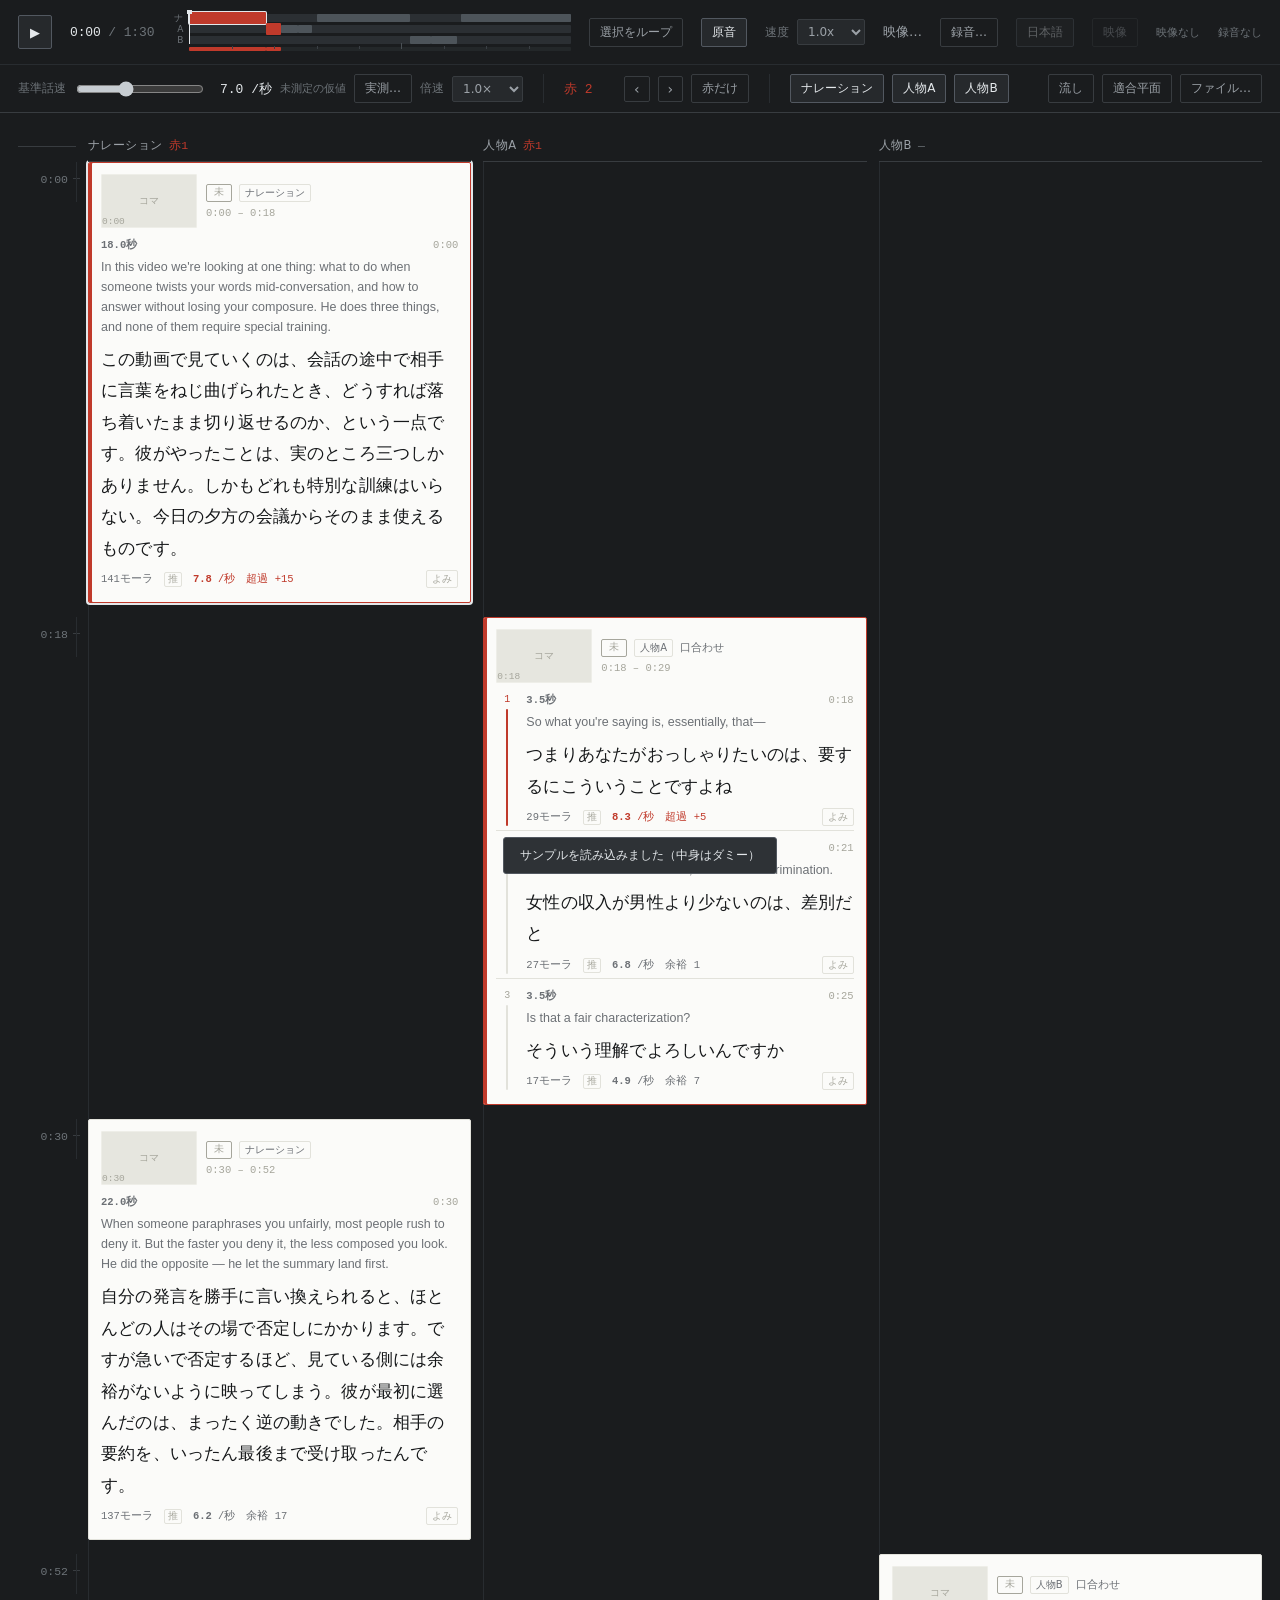
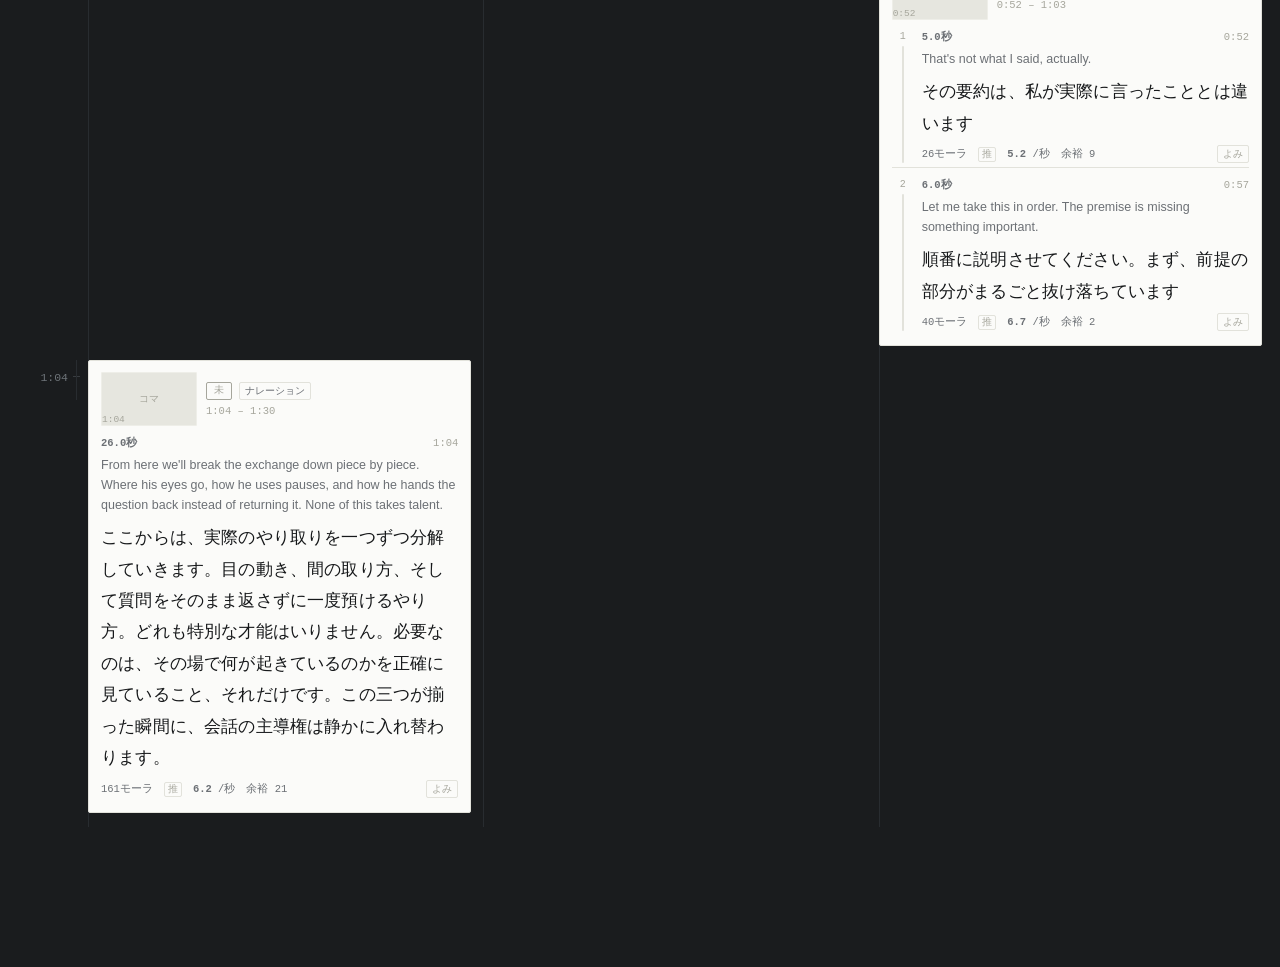
==== dub/index.html @ 51c5f381 "dub: 録音の画面を独立させる／発声をブロックに割り付ける（モーラ比の動的計画法） 「編集画面が出てこない」「音声認識でブロックを揃えてほしい」から。  - ヘッダの「録音…」（T）で録音の画面を開" ====
<!doctype html>
<html lang="ja">
<head>
<meta charset="utf-8">
<meta name="viewport" content="width=device-width,initial-scale=1">
<title>ダブ用パレット</title>
<meta name="description" content="固定された秒数の枠に日本語が入るかどうかを、カードを開かずに見つけるための吹き替え作業画面。">
<meta name="robots" content="noindex">
<link rel="icon" href="data:image/svg+xml,%3Csvg xmlns='http://www.w3.org/2000/svg' viewBox='0 0 100 100'%3E%3Crect width='100' height='100' fill='%231a1c1e'/%3E%3Crect x='18' y='20' width='64' height='12' fill='%234d545a'/%3E%3Crect x='18' y='44' width='64' height='12' fill='%23c03a2b'/%3E%3Crect x='18' y='68' width='40' height='12' fill='%234d545a'/%3E%3C/svg%3E">
<link rel="stylesheet" href="style.css?v=202609160935">
<!-- 版の固定：index.html を読み直せば JS 全部が同じ版で揃う（GitHub Pages のキャッシュで新旧が混ざらないように）。
     stamp.mjs で ?v= を一括更新する -->
<script type="importmap">
{ "imports": {
  "./core.js":   "./core.js?v=202609160935",
  "./view.js":   "./view.js?v=202609160935",
  "./audio.js":  "./audio.js?v=202609160935",
  "./sample.js": "./sample.js?v=202609160935"
} }
</script>
<script>
/* 起動に失敗したら黙って白紙にせず、理由と「読み直す」を出す */
(function(){
  function esc(v){ return String(v).replace(/[<>&]/g, function(c){ return {"<":"&lt;",">":"&gt;","&":"&amp;"}[c] }) }
  function show(msg){
    var el = document.getElementById("boot-error");
    if (!el) {
      el = document.createElement("div"); el.id = "boot-error";
      el.style.cssText = "position:fixed;left:0;right:0;top:0;z-index:9999;background:#c03a2b;color:#fff;font:14px/1.5 -apple-system,'Hiragino Sans',sans-serif;padding:10px 16px;display:flex;gap:12px;align-items:center;flex-wrap:wrap";
      document.body.appendChild(el);
    }
    el.innerHTML = "<b>起動に失敗しました</b><span style='opacity:.9;word-break:break-all'>" + esc(msg) + "</span>" +
      "<button style='margin-left:auto;padding:4px 10px;font:inherit'>キャッシュを捨てて読み直す</button>";
    el.querySelector("button").onclick = function(){
      var files = ["index.html", "style.css", "app.js", "core.js", "view.js", "audio.js", "sample.js"];
      Promise.all(files.map(function(f){ return fetch(f, { cache: "reload" }).catch(function(){}) }))
        .then(function(){ location.href = location.pathname + "?r=" + Date.now() });
    };
  }
  window.__bootOK = false;
  window.addEventListener("error", function(e){
    if (window.__bootOK) return;
    var where = e.filename ? "  @" + e.filename.split("/").pop().split("?")[0] + ":" + e.lineno : "";
    show((e.message || (e.error && e.error.message) || "不明なエラー") + where);
  });
  window.addEventListener("unhandledrejection", function(e){ if (!window.__bootOK) show(e.reason && e.reason.message || e.reason || "不明なエラー") });
})();
</script>
</head>
<body>

<header class="top" id="top">
  <div class="bar">
    <button id="play" aria-label="再生">▶</button>
    <span class="clock"><span id="now">0:00</span> <i>/</i> <span id="dur">1:30</span></span>

    <div class="mini" id="mini" role="slider" tabindex="0" aria-label="タイムライン"
         aria-valuemin="0" aria-valuenow="0" aria-valuetext="0:00">
      <div class="mlabs" id="mlabs"></div>
      <div class="mtrack" id="mtrack">
        <canvas class="mwave" id="mwave" height="14" hidden></canvas>
        <div class="mrows" id="mrows"></div>
        <div class="msum" id="msum" title="赤の位置（レーンを畳んでも消えない）"></div>
        <div class="mticks" id="mticks"></div>
        <div id="mpins"></div>
        <div id="mhead" style="left:0"></div>
      </div>
    </div>

    <button class="tg" id="loop" aria-pressed="false" title="L">選択をループ</button>
    <button class="tg" id="orig" aria-pressed="true" title="O">原音</button>
    <div class="grp"><label for="spd">速度</label>
      <select id="spd">
        <option value="0.5">0.5x</option>
        <option value="0.75">0.75x</option>
        <option value="1" selected>1.0x</option>
        <option value="1.25">1.25x</option>
      </select></div>
    <label class="tg" for="mediafile" style="cursor:pointer" title="映像（mp4 など）">映像…</label>
    <input type="file" id="mediafile" accept="video/*,audio/*" hidden>
    <button class="tg" id="recbtn" title="本番の録音：テイクを置く・切り出す・伸縮する・ブロックに割り付ける（T）">録音…</button>
    <input type="file" id="wavfile" accept=".wav,audio/wav,audio/x-wav,audio/wave" multiple hidden>
    <button class="tg" id="jaon" aria-pressed="true" title="J" disabled>日本語</button>
    <button class="tg" id="vidwin" aria-pressed="false" title="V" disabled>映像</button>
    <span class="hint" id="mediahint">映像なし</span>
    <span class="hint" id="wavhint">録音なし</span>
  </div>

  <div class="bar">
    <div class="grp">
      <label for="rate">基準話速</label>
      <input type="range" id="rate" min="4" max="12" step="0.1" value="7">
      <span class="val" id="rateval">7.0 /秒</span>
      <span class="hint" id="ratesrc">未測定の仮値</span>
      <button class="tg" id="measure">実測…</button>
      <label for="speedup" title="録音をあとで速めるなら、その倍率。判定話速と限界に掛かる">倍速</label>
      <select id="speedup">
        <option value="1">1.0×</option><option value="1.05">1.05×</option>
        <option value="1.1">1.1×</option><option value="1.15">1.15×</option>
        <option value="1.2">1.2×</option><option value="1.25">1.25×</option>
        <option value="1.3">1.3×</option>
      </select>
      <span class="val" id="rateeff" hidden></span>
    </div>
    <div class="sep"></div>
    <div class="grp">
      <span class="tally zero" id="tally">赤 0</span>
      <button class="tg icon" id="prevred" title="前の赤（[）" aria-label="前の赤">‹</button>
      <button class="tg icon" id="nextred" title="次の赤（]）" aria-label="次の赤">›</button>
      <button class="tg" id="onlyred" aria-pressed="false">赤だけ</button>
    </div>
    <div class="sep"></div>
    <div class="grp" id="lanes"></div>
    <div class="spacer"></div>
    <div class="grp">
      <button class="tg" id="viewmode" aria-pressed="false" title="列 ⇄ 流し">流し</button>
      <button class="tg" id="planebtn" aria-pressed="false">適合平面</button>
      <button class="tg" id="filebtn">ファイル…</button>
    </div>
  </div>
</header>

<main>
  <div class="sheet" id="sheet"></div>

  <section class="plane" id="plane" hidden>
    <h2>適合平面</h2>
    <p class="lead">
      横軸＝そのセルが持っている秒数、縦軸＝入れようとしているモーラ数。<br>
      実線が基準話速、破線が限界話速。<b>点が線より上なら赤。線までの縦の距離が、削るべきモーラ数。</b>
    </p>
    <div class="planebox"><div id="planesvg"></div>
      <div class="legend">
        <span><i></i>基準話速（実測の中央値）</span>
        <span><i class="dash"></i>限界話速</span>
        <span><i class="dot"></i>入る</span>
        <span><i class="dot red"></i>入らない</span>
        <span id="planestat" style="margin-left:auto"></span>
      </div>
    </div>
    <div class="worst">
      <table>
        <thead><tr><th>時刻</th><th>秒</th><th>モーラ</th><th>必要話速</th><th>削る</th><th>訳文</th></tr></thead>
        <tbody id="worstbody"></tbody>
      </table>
    </div>
  </section>
</main>

<!-- ===== 話速の実測（D3：設定値ではなく実測値の集まり） ===== -->
<dialog id="dlgRate">
  <div class="dhead"><h2>話速の実測</h2>
    <span class="hint">設定値にすると、一度入れて忘れて実態とずれる</span>
    <button class="tg x" data-close>閉じる</button></div>
  <div class="dbody">
    <div class="tabs" id="rateTabs">
      <button data-k="base" aria-selected="true">基準（売り込みに使うテンション）</button>
      <button data-k="limit" aria-selected="false">限界（これ以上は聞き苦しい）</button>
    </div>

    <div class="row"><span class="big"><span id="medval">—</span><small>/秒</small></span>
      <span class="hint" id="medsrc">まだ測っていない</span>
      <button class="tg" id="applyMed" style="margin-left:auto">これを基準にする</button></div>

    <h3>1. 原稿</h3>
    <p class="note">読む文章を貼る。モーラ数は推定で数える。確定させたいときは、かなで貼るか、下の欄に実数を入れる。</p>
    <textarea id="rateText" rows="4" placeholder="200モーラぶんの原稿を貼る"></textarea>
    <div class="row" style="margin-top:8px">
      <span class="hint">推定 <b id="rateMora" style="font-family:var(--mono);color:var(--bright)">0</b> モーラ</span>
      <label for="rateMoraFix" style="min-width:0">実数で上書き</label>
      <input type="number" id="rateMoraFix" min="0" step="1" style="width:84px" placeholder="任意">
    </div>

    <h3>2. 読んで測る</h3>
    <p class="note">押して読み始め、読み終わったらもう一度押す。3回。中央値をとる。</p>
    <div class="row">
      <button class="tg" id="stopwatch" style="min-width:120px">計測開始</button>
      <span class="big" id="swval">0.0<small>秒</small></span>
      <span class="hint">または実秒数を直接　</span>
      <input type="number" id="manualSec" min="0" step="0.1" style="width:84px" placeholder="秒">
      <button class="tg" id="addManual">記録</button>
    </div>

    <div class="row" style="margin-top:6px">
      <span class="hint">外で測った話速をそのまま入れる　</span>
      <input type="number" id="directRate" min="1" max="20" step="0.01" style="width:84px" placeholder="/秒">
      <input type="text" id="directNote" placeholder="メモ（本番話速・調音速度 など）" style="flex:1;min-width:140px">
      <button class="tg" id="addDirect">記録</button>
    </div>

    <h3>3. 記録</h3>
    <ul class="samples" id="sampleList"></ul>

    <h3>本番のテイクから足す</h3>
    <p class="note">入ったテイクの（モーラ数・実秒数）はそのままデータ点になる。選択中のセルの実秒数を入れて記録する。</p>
    <div class="row">
      <span class="hint" id="takeInfo">セルが選ばれていません</span>
      <input type="number" id="takeSec" min="0" step="0.1" style="width:84px" placeholder="実秒数">
      <button class="tg" id="addTake">記録</button>
    </div>
  </div>
</dialog>

<!-- ===== SRT / VTT 取り込み ===== -->
<dialog id="dlgImport">
  <div class="dhead"><h2>文字起こしを取り込む</h2><button class="tg x" data-close>閉じる</button></div>
  <div class="dbody">
    <p class="note">SRT / VTT を貼る。<b>無音閾値を動かすと、全ブロックの境界が一斉に切り直る。</b>
      1行ずつ直すのではなく、ここで束ね方を決める。</p>
    <div class="row">
      <label for="impLane">レーン</label><select id="impLane"></select>
      <label for="impKind" style="min-width:0">種別</label>
      <select id="impKind"><option value="LIP">口合わせ</option><option value="NARR">ナレーション</option></select>
      <label style="min-width:0"><input type="checkbox" id="impReplace"> そのレーンを置き換える</label>
    </div>
    <div class="row">
      <label for="impGap">無音閾値</label>
      <input type="range" id="impGap" min="0.1" max="3" step="0.1" value="0.7">
      <span class="val" id="impGapVal">0.7 秒</span>
      <span class="hint" id="impStat">—</span>
    </div>
    <textarea id="impText" rows="9" placeholder="1&#10;00:00:01,000 --> 00:00:03,500&#10;So what you're saying is…"></textarea>
  </div>
  <div class="dfoot"><span class="hint" id="impPreview"></span>
    <button class="tg x" id="impDo">取り込む</button></div>
</dialog>

<!-- ===== 読み辞書 ===== -->
<dialog id="dlgDict">
  <div class="dhead"><h2>読み辞書</h2><button class="tg x" data-close>閉じる</button></div>
  <div class="dbody">
    <p class="note">漢字のよみは辞書がないと確定しない。よく出る語をここに1度入れておけば、以降そのブロックは推定でなく確定になる。
      長い語から順に当てる。</p>
    <div class="row">
      <input type="text" id="dictWord" placeholder="語（例：村田亮）" style="flex:1">
      <input type="text" id="dictKana" placeholder="よみ（むらたりょう）" style="flex:1">
      <button class="tg" id="dictAdd">追加</button>
    </div>
    <ul class="dictlist" id="dictList"></ul>
  </div>
</dialog>

<!-- ===== ブロック編集 ===== -->
<dialog id="dlgBlock">
  <div class="dhead"><h2>ブロック</h2><button class="tg x" data-close>閉じる</button></div>
  <div class="dbody" id="blockBody"></div>
  <div class="dfoot">
    <button class="tg" id="blkDel" style="border-color:var(--alarm);color:var(--alarm)">このブロックを削除</button>
    <button class="tg x" data-close>閉じる</button>
  </div>
</dialog>

<!-- ===== ファイル / 設定 ===== -->
<dialog id="dlgFile">
  <div class="dhead"><h2>ファイルと設定</h2><button class="tg x" data-close>閉じる</button></div>
  <div class="dbody">
    <h3>プロジェクト</h3>
    <p class="note">正本は JSON 1枚。SRT は出力の一形態にすぎない。ブラウザにも自動保存しているが、
      消える場所なので、区切りごとに書き出しておくこと。</p>
    <div class="row">
      <button class="tg" id="fSave">JSON を書き出す</button>
      <label class="tg" for="fLoad" style="cursor:pointer">JSON を読み込む</label>
      <input type="file" id="fLoad" accept=".json,application/json" hidden>
      <button class="tg" id="fImport">SRT / VTT を取り込む…</button>
      <button class="tg" id="fSrt">訳文を SRT で書き出す</button>
    </div>
    <div class="row">
      <label for="fTitle">題</label><input type="text" id="fTitle" style="flex:1">
      <span class="hint" id="fSaved"></span>
    </div>
    <div class="row">
      <button class="tg" id="fDir">書き出し先フォルダを選ぶ…</button>
      <span class="hint" id="fDirName">未設定（ブラウザのダウンロード先に落ちる）</span>
      <button class="tg" id="fDirClear" hidden>解除</button>
    </div>
    <p class="note">フォルダを選ぶと「JSON を書き出す」はそこへ直接書き、自動保存も同じファイルに書き続ける
      （Dropbox の中を選べば、そのまま同期される）。Chrome / Edge のみ。</p>
    <div class="row">
      <button class="tg" id="fNew">新規（空）</button>
      <button class="tg" id="fSample">サンプルを読み込む</button>
      <button class="tg" id="fAddBlock">ブロックを足す</button>
      <button class="tg" id="fDict">読み辞書…</button>
    </div>
    <h3>本番の録音</h3>
    <div class="row">
      <button class="tg" id="fRecOpen">録音の画面を開く</button>
      <span class="hint">テイクの置き方・頭の沈黙・伸縮・ブロックへの割り付けは、ヘッダの「録音…」からも開ける</span>
    </div>
    <div class="row">
      <label>DAW へ</label>
      <button class="tg" id="fLabels">Audacity ラベル</button>
      <button class="tg" id="fReaper">REAPER マーカー CSV</button>
      <button class="tg" id="fTrack">日本語トラック（WAV）</button>
      <span class="hint">枠とピンを DAW の同じ時刻に出す。トラックはテイクを時間軸に並べた 1 本（32-bit float・mono）</span>
    </div>
    <div class="row">
      <label>ピン</label>
      <button class="tg" id="fPinsClear">全部外す</button>
      <span class="hint">左の時刻を押すと打てる。2本で1区間。区間の中は同じレーンの合計で判定する</span>
    </div>
    <div class="row">
      <label for="fClearLane">レーンを空にする</label>
      <select id="fClearLane"></select>
      <button class="tg" id="fClearDo">このレーンのブロックを全部消す</button>
      <span class="hint">取り込みをやり直すとき用</span>
    </div>

    <h3>読み方</h3>
    <div class="row">
      <label>書体</label>
      <button class="tg" data-serif="0" aria-pressed="true">ゴシック</button>
      <button class="tg" data-serif="1" aria-pressed="false">明朝</button>
      <span class="hint">90分読むなら明朝も試す価値がある</span>
    </div>
    <div class="row">
      <label for="fSize">訳文の大きさ</label>
      <input type="range" id="fSize" min="14" max="22" step="1" value="17">
      <span class="val" id="fSizeVal">17px</span>
    </div>
    <div class="row">
      <label for="fWeight">太さ</label>
      <input type="range" id="fWeight" min="400" max="700" step="100" value="500">
      <span class="val" id="fWeightVal">500</span>
    </div>

    <h3>キー操作</h3>
    <div class="kv">
      <b><kbd>Space</kbd></b><span>再生 / 停止</span>
      <b><kbd>[</kbd> <kbd>]</kbd></b><span>前の赤 / 次の赤へ飛ぶ</span>
      <b><kbd>L</kbd></b><span>選択をループ</span>
      <b><kbd>O</kbd></b><span>原音（映像の音）の入り切り</span>
      <b><kbd>J</kbd></b><span>日本語（録音 WAV）の入り切り</span>
      <b><kbd>V</kbd></b><span>映像の窓を出す／しまう</span>
      <b><kbd>R</kbd></b><span>選択ブロックの録音ステータスを回す（未→仮→済）</span>
      <b><kbd>E</kbd></b><span>選択ブロックを編集</span>
      <b><kbd>P</kbd></b><span>選択ブロックの頭にピンを打つ／外す</span>
      <b><kbd>F</kbd></b><span>列表示 ⇄ 流し表示</span>
      <b><kbd>Esc</kbd></b><span>閉じる</span>
    </div>
  </div>
</dialog>

<dialog id="dlgRec">
  <div class="dhead"><h2>本番の録音</h2><button class="tg x" data-close>閉じる</button></div>
  <div class="dbody">
    <div class="row">
      <label class="tg" for="wavfile" style="cursor:pointer">録音を足す…</label>
      <button class="tg" id="recFromDir" hidden>書き出し先フォルダから読む</button>
      <button class="tg" id="recTrack">日本語トラック（WAV）を書き出す</button>
      <span style="flex:1"></span>
      <label for="recThr">声のしきい値</label>
      <input type="range" id="recThr" min="-60" max="-10" step="1" value="-40" style="width:10em">
      <span class="hint" id="recThrVal">自動</span>
      <button class="tg" id="recAuto" hidden>自動に戻す</button>
    </div>
    <p class="note" id="recDiag">録音なし。テイク（区間ごとに録った WAV）を何本でも足せる。音は触らず、置き方だけを JSON に残す。</p>
    <p class="note">やり方：①テイクを足す　②「頭の沈黙を切る」　③開始位置を区間の頭に置く　④「ブロックに割り付ける」で、原稿の長さ（モーラ）の比で発声をブロックに分けて、それぞれ枠の頭に置く。
      ずれていたら表の ◁ ▷ で 0.1 秒ずつ動かす。伸縮はテイク単位。</p>
    <div id="takes"></div>
  </div>
  <div class="dfoot"><button class="tg" data-close>閉じる</button></div>
</dialog>

<div class="toast" id="toast"></div>

<div class="vwin" id="vwin" hidden><video id="media" playsinline preload="auto"></video></div>
<video id="grabber" hidden playsinline preload="auto" muted></video>
<canvas id="canvas" hidden width="320" height="180"></canvas>

<script type="module" src="app.js?v=202609160935"></script>
</body>
</html>
---- dub/style.css ----
/* ============================================================
   ダブ用パレット — 様式
   絶対に壊さない4つ:
     1. 色は赤だけ。それ以外は全部グレー
     2. 暗いのが道具、白いのが素材
     3. 時間は上から下
     4. 赤はカードを開かずに、位置と件数が分かる
   ============================================================ */

:root{
  /* 道具（暗い） */
  --chrome:#1a1c1e; --chrome2:#26292c; --chrome3:#2e3236;
  --line:#383c40;  --line2:#282c30;  --line3:#525860;
  --ctext:#9ba1a7; --ctext2:#6d7378; --bright:#e4e8eb;

  /* 素材（白い） */
  --paper:#fbfbf9; --ink:#16181a; --ink2:#6c7075; --ink3:#a6a69c;
  --rule:#e2e2db;  --rule2:#eeeee8; --film:#e6e6df;

  /* このアプリで唯一の色 */
  --alarm:#c03a2b; --alarm2:#e0503c; --alarm-w:#f3dedb;

  /* 書体
     訳文は90分読み続ける前提。ヒラギノ角ゴ / 游ゴシックはどちらも
     低コントラスト・大きな字面で、長文の地の文に耐える。
     明朝に切り替えたいときは body[data-serif] を立てる。 */
  --ui:"Hiragino Kaku Gothic ProN","Hiragino Sans","Yu Gothic UI","Yu Gothic",
       "游ゴシック体","Noto Sans JP",system-ui,sans-serif;
  --read:"Hiragino Kaku Gothic ProN","Hiragino Sans","Yu Gothic","游ゴシック体",
         "Noto Sans JP",sans-serif;
  --serif:"Hiragino Mincho ProN","Yu Mincho","游明朝体","YuMincho","Noto Serif JP",serif;
  --mono:ui-monospace,"SF Mono",Menlo,Consolas,"Roboto Mono",monospace;

  --ja-size:17px;
  --ja-weight:500;
  --topH:118px;
  --gap:12px;
}
body[data-serif="1"]{ --read:var(--serif); --ja-weight:600; }

*{box-sizing:border-box}
html,body{height:100%}
body{
  margin:0; background:var(--chrome); color:var(--ctext);
  font-family:var(--ui); font-size:13px;
  -webkit-font-smoothing:antialiased; text-rendering:optimizeLegibility;
}
:focus-visible{outline:2px solid #cfd4d8; outline-offset:2px}
[hidden]{display:none!important}
button{font:inherit}

/* ===================== 上部バー（道具） ===================== */
.top{position:sticky; top:0; z-index:20; background:var(--chrome); border-bottom:1px solid var(--line)}
.bar{padding:9px 18px; display:flex; flex-wrap:wrap; gap:18px; align-items:center}
.bar+.bar{border-top:1px solid var(--line2)}
.grp{display:flex; flex-wrap:wrap; align-items:center; gap:8px; font-size:12px; max-width:100%}
.grp>label{color:var(--ctext2); white-space:nowrap}
.spacer{flex:1 1 auto}
.hint{font-size:11px; color:var(--ctext2); white-space:nowrap}
.sep{width:1px; align-self:stretch; background:var(--line2); margin:0 2px}

button.tg{
  background:transparent; border:1px solid var(--line); color:var(--ctext);
  font-size:12px; padding:5px 10px; cursor:pointer; border-radius:2px; white-space:nowrap;
}
button.tg:hover{border-color:var(--line3); color:var(--bright)}
button.tg[aria-pressed="true"]{background:var(--chrome2); color:var(--bright); border-color:var(--line3)}
button.tg[disabled]{opacity:.35; cursor:default}
button.tg.icon{padding:5px 9px; font-size:14px; line-height:1}

select,input[type=text],input[type=number],textarea{
  background:var(--chrome2); color:var(--ctext); border:1px solid var(--line);
  font:inherit; font-size:12px; padding:4px 6px; border-radius:2px;
}
textarea{font-family:var(--read); line-height:1.7; resize:vertical; width:100%}
input[type=range]{width:128px; accent-color:#c6ccd1; background:transparent}

#play{
  width:34px; height:34px; flex:none; border:1px solid var(--line3); background:var(--chrome2);
  color:var(--bright); font-size:13px; line-height:1; cursor:pointer; padding:0; border-radius:2px;
}
#play:hover{border-color:#7d858c}
.clock{font-family:var(--mono); font-size:13px; color:var(--bright); white-space:nowrap; letter-spacing:-.01em}
.clock i{font-style:normal; color:var(--ctext2)}
.clock #dur{color:var(--ctext2)}

.val{font-family:var(--mono); font-size:13px; color:var(--bright); min-width:58px; text-align:right}
.tally{font-family:var(--mono); font-size:13px; color:var(--alarm); min-width:52px}
.tally.zero{color:var(--ctext2)}

/* ---- ミニタイムライン：赤の一望装置 ---- */
.mini{
  display:flex; gap:6px; align-items:stretch;
  flex:1 1 320px; min-width:240px; height:46px; cursor:pointer; padding:5px 0 6px; user-select:none;
}
.mlabs{flex:none; width:11px; display:flex; flex-direction:column; gap:3px; padding-top:0}
.mlabs>span{height:8px; line-height:8px; font-size:9px; color:var(--ctext2); text-align:right}
.mtrack{position:relative; flex:1; min-width:0}
.mrows{position:relative; display:flex; flex-direction:column; gap:3px}
.mrow{position:relative; height:8px; background:#2b2f33; border-radius:1px}
.mrow>i{position:absolute; top:0; height:8px; background:#4d545a; border-radius:1px; font-style:normal}
.mrow>i.clip{background:repeating-linear-gradient(45deg,#31363a 0 3px,#2b2f33 3px 6px)}
.mrow>i.red{background:var(--alarm); top:-2px; height:12px; z-index:2; border-radius:1px}
.mrow>i.cur{box-shadow:0 0 0 1px var(--bright)}
.mticks{position:absolute; left:0; right:0; bottom:0; height:5px}
.mticks>u{position:absolute; bottom:0; width:1px; height:3px; background:#3a3f44; text-decoration:none}
.mticks>u.big{height:6px; background:#4a5055}
#mhead{position:absolute; top:-1px; bottom:5px; width:1px; background:var(--bright); pointer-events:none; z-index:3}
#mhead::before{content:""; position:absolute; top:-3px; left:-2px; width:5px; height:4px; background:var(--bright)}

/* 赤だけのサマリ帯（レーンを畳んでも赤の位置は消えない） */
.msum{position:relative; height:4px; margin-top:3px; background:#232729; border-radius:1px}
.msum>i{position:absolute; top:0; height:4px; background:var(--alarm); border-radius:1px}

/* ===================== シート（縦＝時間） ===================== */
.sheet{
  display:grid; gap:0 var(--gap); padding:16px 18px 140px;
  align-items:start; position:relative;
  max-width:1320px; margin:0 auto;
}
.head{
  position:sticky; top:var(--topH); z-index:8; background:var(--chrome);
  font-size:11.5px; color:var(--ctext2); padding:9px 0 8px;
  border-bottom:1px solid var(--line); letter-spacing:.04em;
}
.head b{color:var(--ctext); font-weight:500}
.head .n{font-family:var(--mono); color:var(--ctext2); margin-left:6px}
.head .n.red{color:var(--alarm)}

/* 空きレーンが「穴」でなく「休んでいる列」に見えるための罫 */
.rail{border-left:1px solid var(--line2); pointer-events:none; z-index:0; align-self:stretch; min-height:100%}

/* 左の時刻レール */
.tc{
  font-family:var(--mono); font-size:11.5px; color:var(--ctext2);
  padding:11px 8px 0 0; text-align:right; position:relative; z-index:1;
}
.tc::after{content:""; position:absolute; right:-1px; top:0; bottom:-16px; width:1px; background:var(--line2)}
.tc>u{position:absolute; right:-4px; top:16px; width:7px; height:1px; background:var(--line); text-decoration:none}
.tc.hot{color:var(--bright)}
.tc{cursor:pointer}
.tc:hover{color:var(--ctext); text-decoration:underline dotted}

/* ピンの行：区間の境目。レーンごとに、そこから始まる区間の収支を出す */
.pintc,.pincell{
  position:relative; z-index:2; cursor:pointer; margin-top:2px;
  border-top:1px solid var(--ctext2); padding:7px 0 6px;
  font-family:var(--mono); font-size:11px; color:var(--ctext2);
}
.pintc{padding-right:8px; text-align:right; color:var(--bright)}
.pintc::before{content:""; position:absolute; right:-4px; top:-4px; width:7px; height:7px; background:var(--bright); border-radius:1px}
.pincell b{font-weight:600; color:var(--ctext); margin-right:7px}
.pincell b.red{color:var(--alarm)}
.pincell.over{border-top-color:var(--alarm)}
.pincell:hover,.pintc:hover{border-top-color:var(--bright)}
.pinflow{
  grid-column:1; border-top:1px solid var(--ctext2); margin-top:2px; padding:7px 0 4px; cursor:pointer;
  font-family:var(--mono); font-size:11px; color:var(--ctext2); display:flex; gap:16px; flex-wrap:wrap;
}
.pinflow .pt{color:var(--bright)}
.pinflow .pl i{font-style:normal; font-family:var(--ui); margin-right:5px; color:var(--ctext2)}
.pinflow .pl b{font-weight:600; color:var(--ctext); margin-right:5px}
.pinflow .pl b.red{color:var(--alarm)}
#mpins i{position:absolute; top:-3px; bottom:5px; width:0; border-left:1px dashed var(--ctext); pointer-events:none; z-index:2}

/* ===================== カード（素材・白い） ===================== */
.card{
  background:var(--paper); color:var(--ink); border:1px solid var(--rule);
  padding:11px 12px 12px; margin-bottom:14px; cursor:pointer; position:relative; z-index:1;
  border-radius:2px;
}
.card.over{border-color:var(--alarm); box-shadow:inset 3px 0 0 var(--alarm)}
.card.sel{box-shadow:0 0 0 2px #7d858c}
.card.over.sel{box-shadow:inset 3px 0 0 var(--alarm),0 0 0 2px #7d858c}
.card.playing{box-shadow:0 0 0 2px var(--bright)}
.card.over.playing{box-shadow:inset 3px 0 0 var(--alarm),0 0 0 2px var(--bright)}

.chead{display:flex; align-items:center; gap:9px; margin-bottom:10px}
.cmeta{flex:1; min-width:0; display:flex; flex-direction:column; gap:5px}
.crow{display:flex; align-items:center; gap:7px; flex-wrap:wrap; min-width:0}
.lane-chip{
  font-size:10px; color:var(--ink2); border:1px solid var(--rule);
  padding:1px 5px; border-radius:2px; white-space:nowrap;
}
.kind{font-size:11px; color:var(--ink2); white-space:nowrap; cursor:pointer; border-bottom:1px dotted transparent}
.kind:hover{border-bottom-color:var(--ink3)}
.span{font-family:var(--mono); font-size:10.5px; color:var(--ink3); white-space:nowrap}

/* 録音ステータス：塗り/抜きの2値は弱いので 未/仮/済 の3値＋字 */
.rec{
  flex:none; min-width:26px; height:18px; padding:0 4px; cursor:pointer; border-radius:2px;
  font-family:var(--mono); font-size:10px; line-height:16px; letter-spacing:.02em;
  border:1px solid var(--ink3); background:transparent; color:var(--ink3);
}
.rec[data-state="1"]{
  border-color:var(--ink2); color:var(--ink);
  background:repeating-linear-gradient(45deg,var(--rule) 0 2px,transparent 2px 4px);
}
.rec[data-state="2"]{background:var(--ink); border-color:var(--ink); color:var(--paper)}
.rec:hover{border-color:var(--ink)}

/* コマ撮り：カットを見分けるための見当。見るためのものではないので小さく持つ。
   カード幅いっぱいに置くとカードが3倍の高さになり、空きレーンの間延びの主因になる */
.film{
  background:var(--film); width:96px; aspect-ratio:16/9; flex:none;
  display:flex; align-items:center; justify-content:center;
  position:relative; overflow:hidden; border-radius:1px; border:1px solid var(--rule2);
}
/* コマは灰にしておく。実写のフレームに赤が写っていると、それだけで警告の赤が薄まる。
   カットの見分けは灰でつく。中身を確かめたいときだけ、指を置けば色が戻る */
.film img{width:100%; height:100%; object-fit:cover; display:block; filter:grayscale(1) contrast(1.05)}
.card:hover .film img{filter:none}
.film>span{font-size:10px; color:var(--ink3)}
.film>em{
  position:absolute; left:0; bottom:0; font-family:var(--mono); font-style:normal;
  font-size:9.5px; color:var(--paper); background:rgba(0,0,0,.5); padding:0 3px;
}
.film.empty>em{color:var(--ink3); background:transparent; padding:0}

/* ---- セル：口合わせは息継ぎごとに割れる ---- */
.cells{display:flex; flex-direction:column}
.cell{display:grid; grid-template-columns:22px minmax(0,1fr); gap:0 8px; padding:10px 0 2px; position:relative}
.cell+.cell{border-top:1px solid var(--rule); margin-top:2px}
.cell:first-child{padding-top:0}
.one .cell{grid-template-columns:minmax(0,1fr); padding-top:0}
.one .gut{display:none}

.gut{
  position:relative; display:flex; flex-direction:column;
  align-items:center; gap:4px; padding-top:2px;
}
.cbody{min-width:0}
.gut .no{font-family:var(--mono); font-size:10px; color:var(--ink3); line-height:1}
.gut .gbar{width:2px; flex:1; background:var(--rule); border-radius:1px; min-height:12px}
.cell.bad .gut .gbar{background:var(--alarm)}
.cell.bad .gut .no{color:var(--alarm)}

/* 秒数を先に出す。入れ物が先、中身が後 */
.slot{
  display:flex; align-items:baseline; gap:8px; margin-bottom:5px;
  font-family:var(--mono); font-size:10.5px; color:var(--ink3);
}
.slot b{font-weight:600; color:var(--ink2)}
.slot .at{margin-left:auto}

.en{font-size:12.5px; line-height:1.6; color:var(--ink2); margin:0 0 7px; font-family:var(--read)}
.ja{
  font-family:var(--read); font-size:var(--ja-size); font-weight:var(--ja-weight);
  line-height:1.85; color:var(--ink); border:0; outline:0; white-space:pre-wrap;
  min-height:1.85em; cursor:text; letter-spacing:.01em; word-break:normal; overflow-wrap:anywhere;
}
.ja:focus{background:#f2f2ec; box-shadow:0 0 0 4px #f2f2ec}
.ja:empty::before{content:"訳文"; color:var(--ink3); font-weight:400}

.kana{
  display:none; font-family:var(--read); font-size:12px; line-height:1.6; color:var(--ink2);
  border:0; border-bottom:1px dashed var(--rule); outline:0; margin-top:5px; white-space:pre-wrap;
  min-height:1.6em; cursor:text;
}
.kana.on{display:block}
.kana:empty::before{content:"よみ（かなで入れると推定でなく確定になる）"; color:var(--ink3)}

.meta{
  display:flex; gap:11px; align-items:baseline; margin-top:6px; flex-wrap:wrap;
  font-family:var(--mono); font-size:10.5px; color:var(--ink2);
}
.meta b{font-weight:600}
.meta .bad{color:var(--alarm)}
.meta .est{font-family:var(--ui); font-size:9.5px; color:var(--ink3); border:1px solid var(--rule); padding:0 3px; border-radius:2px}
.meta .kanabtn{
  margin-left:auto; font-family:var(--ui); font-size:10px; color:var(--ink3);
  background:transparent; border:1px solid var(--rule); padding:1px 5px; cursor:pointer; border-radius:2px;
}
.meta .kanabtn:hover{color:var(--ink2); border-color:var(--ink3)}

/* 無音（クリップ）＝触れない空白。紙にしない */
.silent{
  border:1px dashed var(--line); background:var(--chrome2); color:var(--ctext2);
  padding:9px 11px; margin-bottom:14px; font-size:11.5px; border-radius:2px;
  display:flex; gap:10px; align-items:center; position:relative; z-index:1;
}
.silent .span{color:var(--ctext2); font-family:var(--mono); margin-left:auto}

/* 流し表示：90分読み続けるための単列 */
.sheet.flow{grid-template-columns:minmax(0,1fr)!important; max-width:760px}
.sheet.flow .rail,.sheet.flow .head{display:none}
.sheet.flow .tc{
  text-align:left; padding:0 0 4px; grid-column:1!important; font-size:11px;
}
.sheet.flow .tc::after,.sheet.flow .tc>u{display:none}
.sheet.flow .card,.sheet.flow .silent{grid-column:1!important}

/* ===================== 適合平面 ===================== */
.plane{max-width:1000px; margin:0 auto; padding:20px 18px 120px}
.plane h2{font-size:13px; font-weight:500; color:var(--bright); margin:0 0 4px}
.plane p.lead{font-size:11.5px; color:var(--ctext2); margin:0 0 16px; line-height:1.7}
.planebox{background:var(--chrome2); border:1px solid var(--line); padding:14px; border-radius:2px}
.planebox svg{display:block; width:100%; height:auto}
.plane .legend{display:flex; gap:18px; flex-wrap:wrap; margin-top:12px; font-size:11px; color:var(--ctext2)}
.plane .legend i{display:inline-block; width:18px; height:0; border-top:1px solid var(--ctext2); vertical-align:4px; margin-right:6px; font-style:normal}
.plane .legend i.dash{border-top-style:dashed}
.plane .legend i.dot{width:7px; height:7px; border:0; border-radius:50%; background:var(--ctext2); vertical-align:0}
.plane .legend i.dot.red{background:var(--alarm)}
.worst{margin-top:20px}
.worst table{width:100%; border-collapse:collapse; font-size:11.5px}
.worst th{text-align:left; font-weight:500; color:var(--ctext2); padding:6px 8px; border-bottom:1px solid var(--line)}
.worst td{padding:7px 8px; border-bottom:1px solid var(--line2); color:var(--ctext)}
.worst td.m{font-family:var(--mono)}
.worst td.bad{color:var(--alarm)}
.worst tr{cursor:pointer}
.worst tr:hover td{background:var(--chrome2)}
.worst .ja{font-family:var(--read); font-size:12px; font-weight:400; color:var(--ctext); line-height:1.6;
  display:-webkit-box; -webkit-line-clamp:2; -webkit-box-orient:vertical; overflow:hidden; min-height:0}

/* ===================== ダイアログ ===================== */
dialog{
  background:var(--chrome2); color:var(--ctext); border:1px solid var(--line3);
  border-radius:3px; padding:0; max-width:min(680px,94vw); width:100%;
}
dialog::backdrop{background:rgba(10,11,12,.68)}
dialog .dhead{
  display:flex; align-items:center; gap:12px; padding:13px 16px; border-bottom:1px solid var(--line);
}
dialog .dhead h2{font-size:13px; font-weight:500; color:var(--bright); margin:0}
dialog .dbody{padding:16px; max-height:min(66vh,560px); overflow:auto}
dialog .dfoot{padding:12px 16px; border-top:1px solid var(--line); display:flex; gap:10px; align-items:center}
dialog .x{margin-left:auto}
dialog p.note{font-size:11.5px; line-height:1.75; color:var(--ctext2); margin:0 0 14px}
dialog .row{display:flex; gap:10px; align-items:center; margin-bottom:12px; flex-wrap:wrap}
dialog .row>label{font-size:12px; color:var(--ctext2); min-width:84px}
dialog h3{font-size:12px; font-weight:500; color:var(--ctext); margin:20px 0 8px; letter-spacing:.03em}
dialog h3:first-child{margin-top:0}

.big{font-family:var(--mono); font-size:26px; color:var(--bright); letter-spacing:-.02em}
.big small{font-size:12px; color:var(--ctext2); margin-left:4px; letter-spacing:0}
.samples{list-style:none; margin:10px 0 0; padding:0; font-family:var(--mono); font-size:11.5px}
.samples li{display:flex; gap:12px; align-items:center; padding:5px 0; border-bottom:1px solid var(--line2)}
.samples li.med{color:var(--bright)}
.samples li .tagm{font-family:var(--ui); font-size:9.5px; color:var(--ctext2); border:1px solid var(--line); padding:0 4px; border-radius:2px}
.samples li button{margin-left:auto; background:transparent; border:0; color:var(--ctext2); cursor:pointer; font-size:14px; line-height:1; padding:0 4px}
.samples li button:hover{color:var(--alarm2)}
.samples .none{color:var(--ctext2); font-family:var(--ui); font-size:11.5px; border:0}

.tabs{display:flex; gap:0; border-bottom:1px solid var(--line); margin-bottom:16px}
.tabs button{
  background:transparent; border:0; border-bottom:2px solid transparent; color:var(--ctext2);
  font-size:12px; padding:8px 14px; cursor:pointer;
}
.tabs button[aria-selected="true"]{color:var(--bright); border-bottom-color:var(--ctext)}

.dictlist{list-style:none; margin:0; padding:0; font-size:12px}
.dictlist li{display:flex; gap:10px; align-items:center; padding:6px 0; border-bottom:1px solid var(--line2)}
.dictlist li span:first-child{font-family:var(--read); min-width:120px}
.dictlist li span:nth-child(2){font-family:var(--read); color:var(--ctext2); flex:1}
.dictlist li button{background:transparent; border:0; color:var(--ctext2); cursor:pointer; font-size:14px; padding:0 4px}
.dictlist li button:hover{color:var(--alarm2)}

.kv{display:grid; grid-template-columns:auto 1fr; gap:6px 14px; font-size:11.5px; color:var(--ctext2)}
.kv b{font-weight:500; color:var(--ctext)}
kbd{
  font-family:var(--mono); font-size:10.5px; background:var(--chrome3); border:1px solid var(--line);
  border-radius:2px; padding:1px 5px; color:var(--ctext);
}

.toast{
  position:fixed; left:50%; bottom:26px; transform:translateX(-50%); z-index:60;
  background:var(--chrome3); border:1px solid var(--line3); color:var(--bright);
  font-size:12px; padding:9px 16px; border-radius:3px; pointer-events:none; opacity:0; transition:opacity .18s;
}
.toast.on{opacity:1}

.empty-state{max-width:560px; margin:80px auto; text-align:center; color:var(--ctext2); font-size:12.5px; line-height:1.9}
.empty-state .grp{justify-content:center; margin-top:18px}

/* ===================== 映像の窓 ===================== */
.vwin{
  position:fixed; right:16px; bottom:16px; width:min(360px,46vw); z-index:15;
  background:#000; border:1px solid var(--line3); border-radius:2px; box-shadow:0 10px 30px rgba(0,0,0,.55);
}
.vwin video{display:block; width:100%; height:auto}

/* ===================== 録音の波形 ===================== */
/* ミニ：ファイル全体の包絡を一段 */
.mwave{display:block; width:100%; height:14px; margin-bottom:3px}
.mlabs .mw{height:14px; line-height:14px; margin-bottom:3px}
/* カード：枠に対して録音がどう収まっているか。枠の中は紙より少し濃い地、外は薄い */
.wavebox{position:relative; margin:0 0 10px}
.wavebox canvas{display:block; width:100%; height:36px; border:1px solid var(--rule2); background:var(--paper)}
.wmeta{
  position:absolute; right:4px; top:3px; font-family:var(--mono); font-size:10px; color:var(--ink2);
  background:rgba(251,251,249,.88); padding:0 4px; border-radius:1px; white-space:nowrap;
}
.wmeta.bad{color:var(--alarm)}

/* ===================== 狭い画面 ===================== */
@media (max-width:880px){
  .sheet{grid-template-columns:minmax(0,1fr)!important; padding:12px 12px 90px}
  .sheet .head,.sheet .rail{display:none}
  .sheet .tc{text-align:left; padding:0 0 4px; grid-column:1!important}
  .sheet .tc::after,.sheet .tc>u{display:none}
  .sheet .card,.sheet .silent{grid-column:1!important}
  .bar{padding:8px 12px; gap:12px}
  .mini{flex-basis:100%}
  input[type=range]{width:108px}
  .val{min-width:0}
  .sep{display:none}
}
@media (prefers-reduced-motion:reduce){ *{scroll-behavior:auto!important; transition:none!important} }
@media print{ .top,.plane{display:none} .card{break-inside:avoid} }

/* ---- 本番の録音：テイクの行（ファイル画面） ---- */
.take{border:1px solid #d9d9d2;background:#fbfbf9;padding:8px 10px;margin:8px 0}
.take .trow{display:flex;align-items:center;gap:8px;flex-wrap:wrap;margin:4px 0}
.take .tname{font-weight:600}
.take .miss{color:#c03a2b}
.take .tstrip{display:block;width:100%;height:56px;border:1px solid #e4e4dc;background:#fbfbf9;cursor:col-resize;touch-action:none}
.take input[type=text]{width:5.5em}
.take .tspd{width:8em}
.take .tspdv{min-width:3.5em;font-variant-numeric:tabular-nums}
.take table.clips{border-collapse:collapse;width:100%;margin:6px 0 2px;font-size:12px}
.take table.clips th,.take table.clips td{padding:3px 6px;text-align:left;border-bottom:1px solid #e4e4dc;white-space:nowrap}
.take table.clips th{font-weight:500;color:#6c7075}
.take table.clips td.head{max-width:22em;overflow:hidden;text-overflow:ellipsis}
.take table.clips td.num{text-align:right;font-variant-numeric:tabular-nums}
.take table.clips td.bad{color:#c03a2b;font-weight:600}
.take table.clips button{padding:1px 7px;font:inherit}
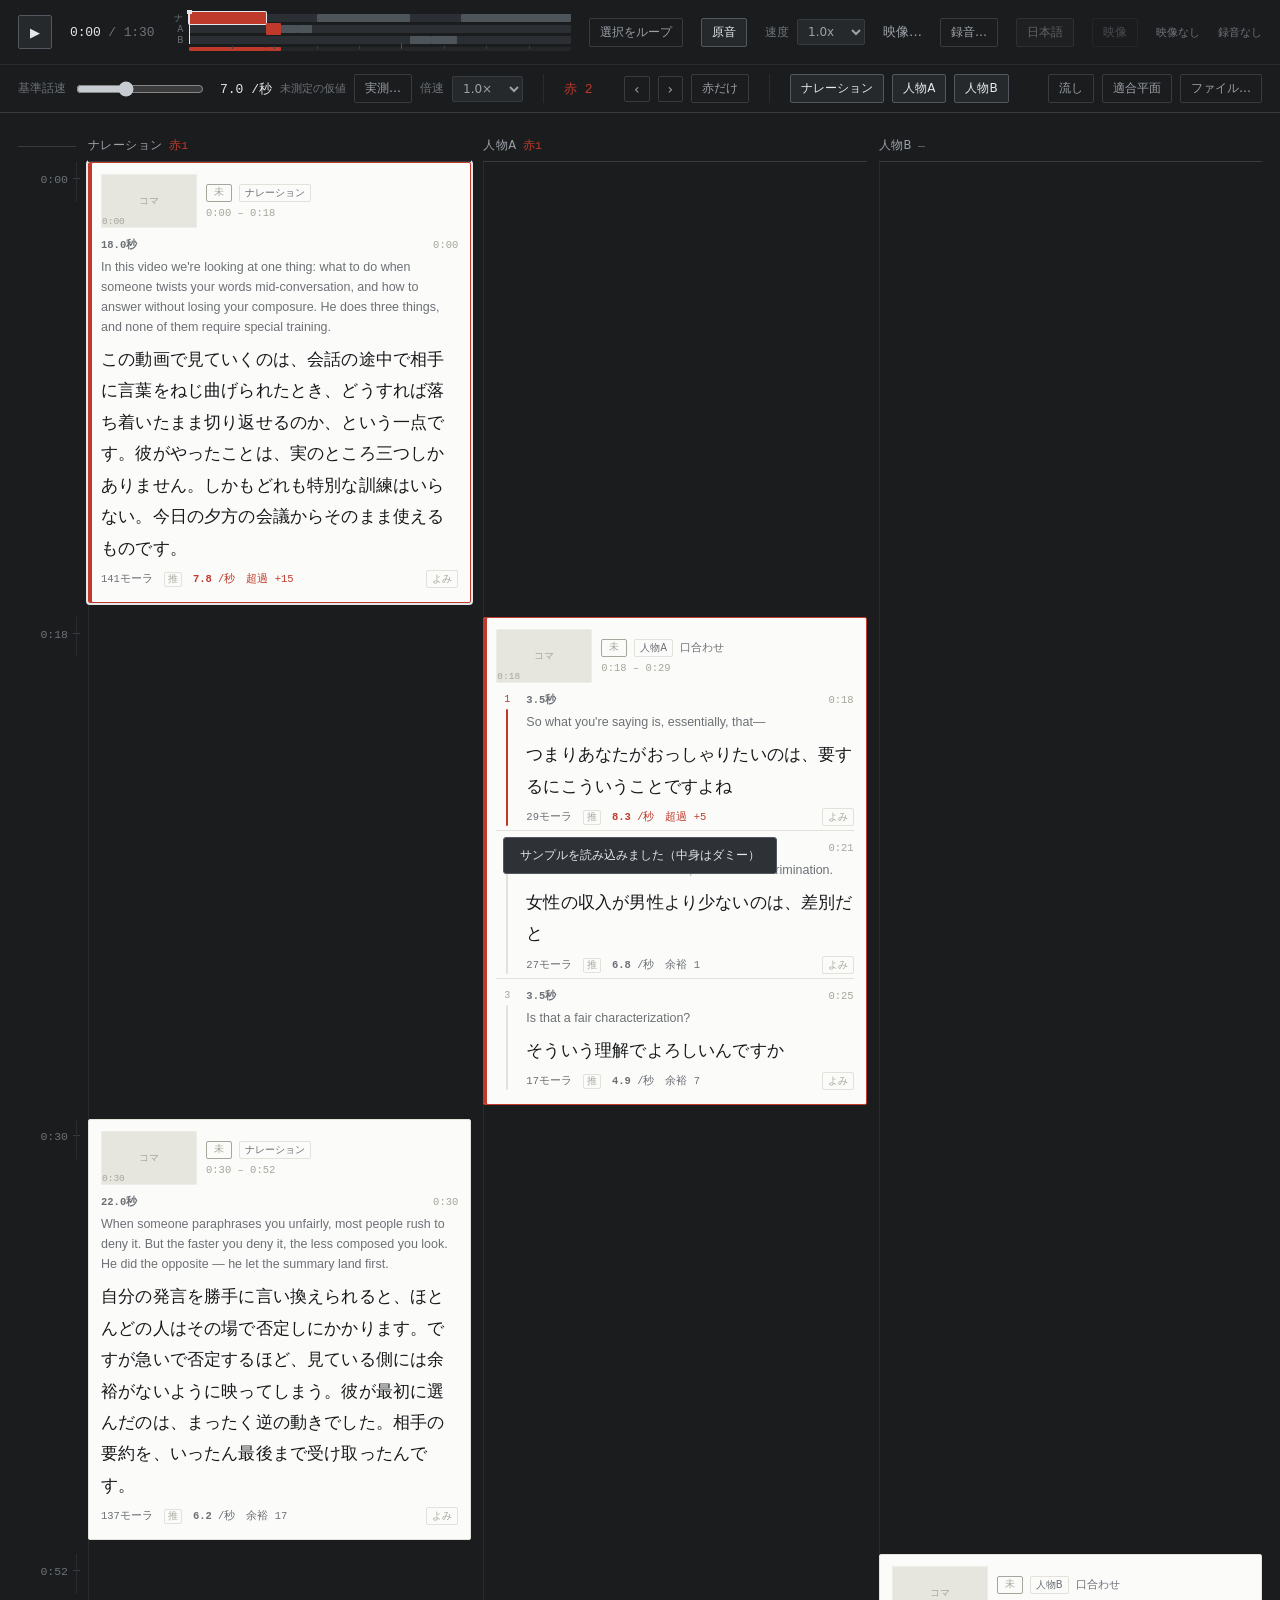
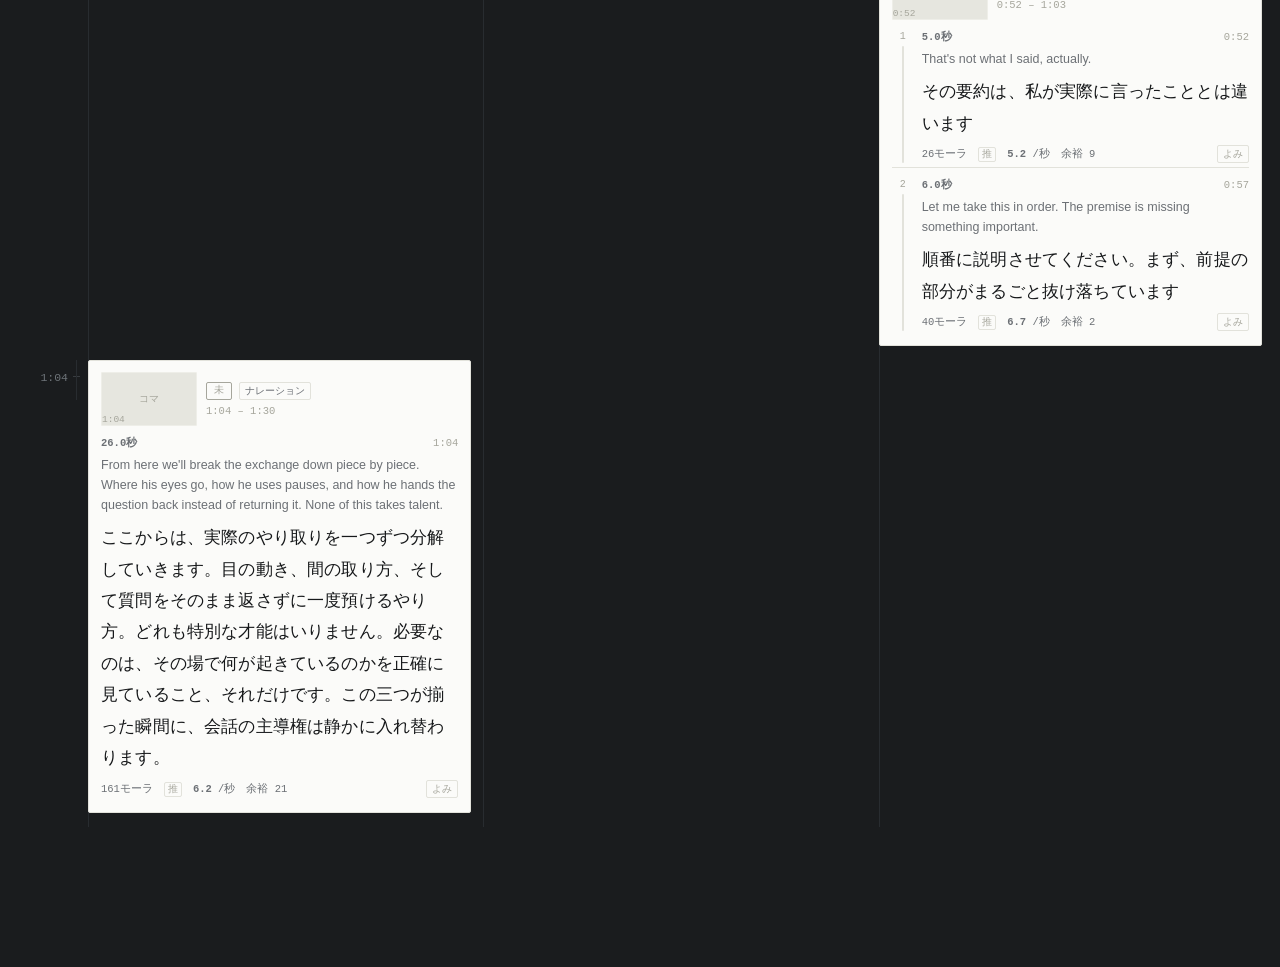
==== commit 16019bfe: "dub: 訳文のハイライト（《…》） 「日本語のナレーションの、表示させたいところにハイライトをつける仕組みが欲しい」から。  - 訳文の中で範囲を選ぶと小さな帯が出て「ハイライト」。⌘⇧H / Ct" ====
--- a/dub/index.html
+++ b/dub/index.html
@@ -7,15 +7,15 @@
 <meta name="description" content="固定された秒数の枠に日本語が入るかどうかを、カードを開かずに見つけるための吹き替え作業画面。">
 <meta name="robots" content="noindex">
 <link rel="icon" href="data:image/svg+xml,%3Csvg xmlns='http://www.w3.org/2000/svg' viewBox='0 0 100 100'%3E%3Crect width='100' height='100' fill='%231a1c1e'/%3E%3Crect x='18' y='20' width='64' height='12' fill='%234d545a'/%3E%3Crect x='18' y='44' width='64' height='12' fill='%23c03a2b'/%3E%3Crect x='18' y='68' width='40' height='12' fill='%234d545a'/%3E%3C/svg%3E">
-<link rel="stylesheet" href="style.css?v=202609160935">
+<link rel="stylesheet" href="style.css?v=202609160944">
 <!-- 版の固定：index.html を読み直せば JS 全部が同じ版で揃う（GitHub Pages のキャッシュで新旧が混ざらないように）。
      stamp.mjs で ?v= を一括更新する -->
 <script type="importmap">
 { "imports": {
-  "./core.js":   "./core.js?v=202609160935",
-  "./view.js":   "./view.js?v=202609160935",
-  "./audio.js":  "./audio.js?v=202609160935",
-  "./sample.js": "./sample.js?v=202609160935"
+  "./core.js":   "./core.js?v=202609160944",
+  "./view.js":   "./view.js?v=202609160944",
+  "./audio.js":  "./audio.js?v=202609160944",
+  "./sample.js": "./sample.js?v=202609160944"
 } }
 </script>
 <script>
@@ -263,6 +263,7 @@
       <input type="file" id="fLoad" accept=".json,application/json" hidden>
       <button class="tg" id="fImport">SRT / VTT を取り込む…</button>
       <button class="tg" id="fSrt">訳文を SRT で書き出す</button>
+      <button class="tg" id="fSrtHl" title="《…》で囲んだ部分だけを、そのセルの時刻で">ハイライトを SRT で</button>
     </div>
     <div class="row">
       <label for="fTitle">題</label><input type="text" id="fTitle" style="flex:1">
@@ -365,8 +366,9 @@
 
 <div class="vwin" id="vwin" hidden><video id="media" playsinline preload="auto"></video></div>
 <video id="grabber" hidden playsinline preload="auto" muted></video>
+<div id="hlbar" hidden><button class="tg" id="hlbtn">ハイライト</button><span class="hint">⌘⇧H</span></div>
 <canvas id="canvas" hidden width="320" height="180"></canvas>
 
-<script type="module" src="app.js?v=202609160935"></script>
+<script type="module" src="app.js?v=202609160944"></script>
 </body>
 </html>
--- a/dub/style.css
+++ b/dub/style.css
@@ -424,3 +424,10 @@
 .take table.clips td.num{text-align:right;font-variant-numeric:tabular-nums}
 .take table.clips td.bad{color:#c03a2b;font-weight:600}
 .take table.clips button{padding:1px 7px;font:inherit}
+
+/* ---- 訳文のハイライト（《…》）。色は赤だけ、の掟なので灰の地 ---- */
+.ja mark{background:#dcdcd4; color:inherit; padding:.02em .14em; border-radius:2px; -webkit-box-decoration-break:clone; box-decoration-break:clone}
+.ja:focus mark{background:#d0d0c6}
+#hlbar{position:fixed; z-index:60; background:#1a1c1e; color:#e4e8eb; border:1px solid #3a3e42; padding:4px 6px;
+  display:flex; gap:8px; align-items:center; font-size:12px; box-shadow:0 4px 14px rgba(0,0,0,.35); border-radius:2px}
+#hlbar .hint{color:#9ba1a7}
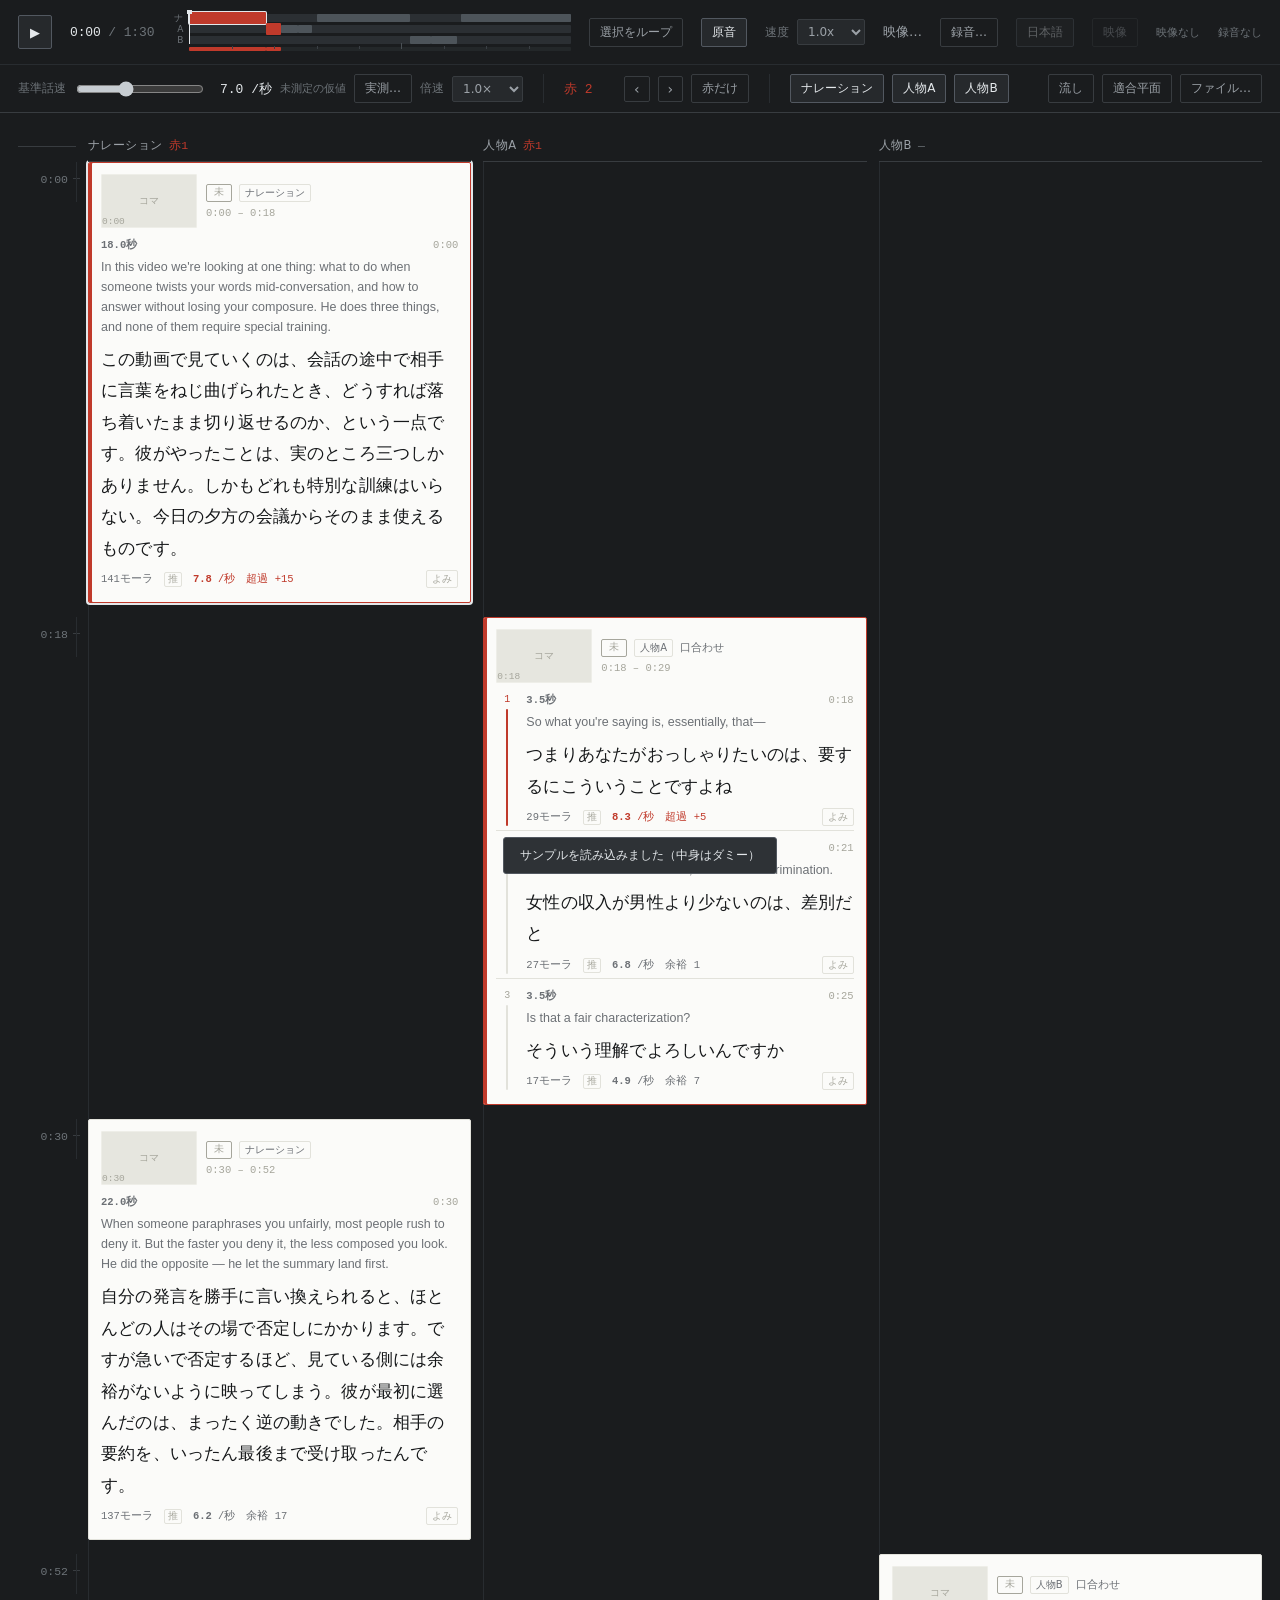
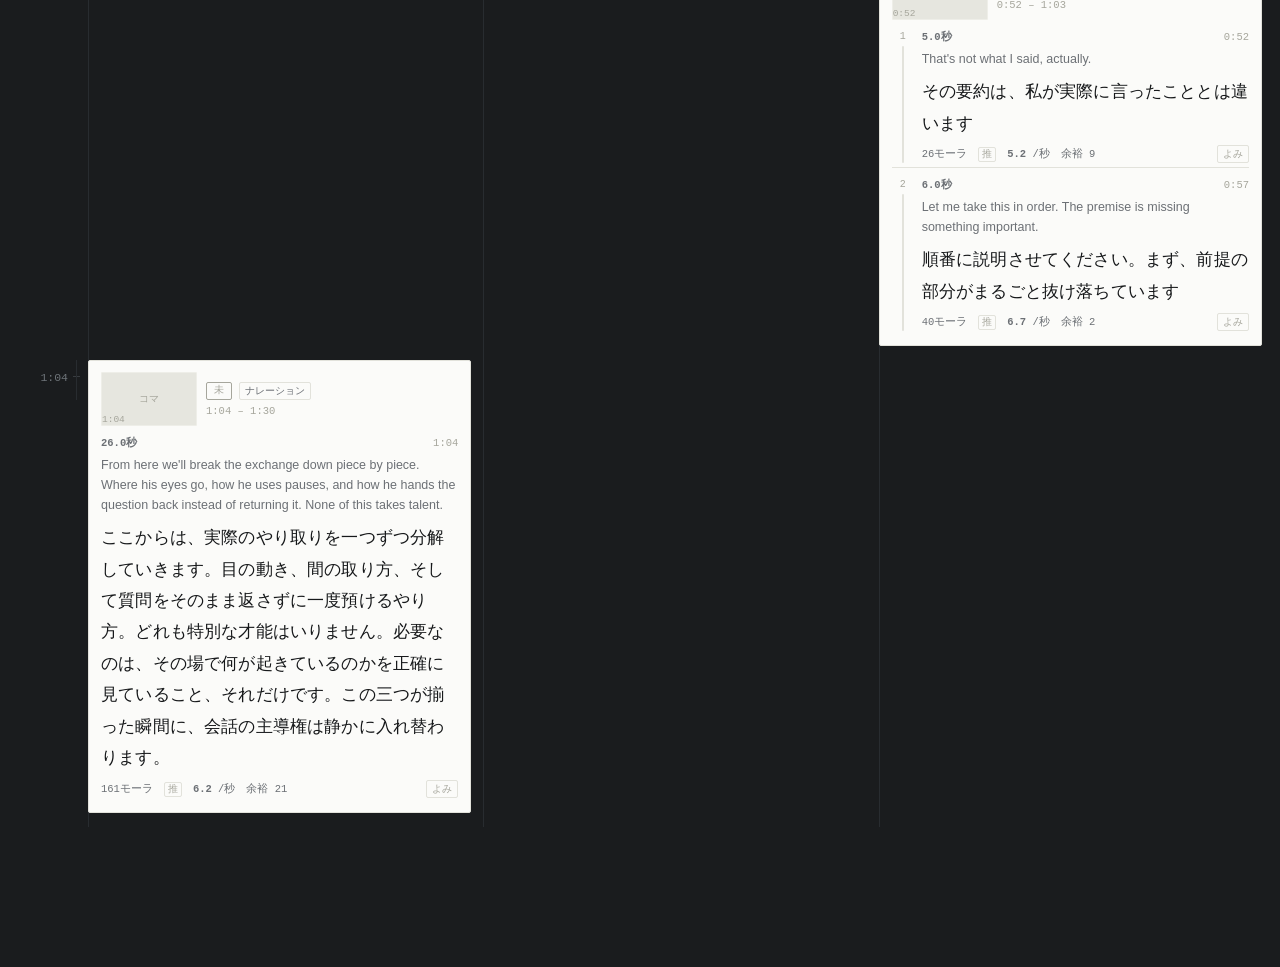
==== commit a686baf4: "dub: ピンは × でだけ外れる／帯の押し間違いで入り・出が飛ばない／録音の聴こえ方の手掛かり 「クリックでピンが外れちゃう」から。ピンの行（時刻・セル・流し表示）を押しても何も起きず、 外すのは行" ====
--- a/dub/index.html
+++ b/dub/index.html
@@ -7,15 +7,15 @@
 <meta name="description" content="固定された秒数の枠に日本語が入るかどうかを、カードを開かずに見つけるための吹き替え作業画面。">
 <meta name="robots" content="noindex">
 <link rel="icon" href="data:image/svg+xml,%3Csvg xmlns='http://www.w3.org/2000/svg' viewBox='0 0 100 100'%3E%3Crect width='100' height='100' fill='%231a1c1e'/%3E%3Crect x='18' y='20' width='64' height='12' fill='%234d545a'/%3E%3Crect x='18' y='44' width='64' height='12' fill='%23c03a2b'/%3E%3Crect x='18' y='68' width='40' height='12' fill='%234d545a'/%3E%3C/svg%3E">
-<link rel="stylesheet" href="style.css?v=202609160944">
+<link rel="stylesheet" href="style.css?v=202609161005">
 <!-- 版の固定：index.html を読み直せば JS 全部が同じ版で揃う（GitHub Pages のキャッシュで新旧が混ざらないように）。
      stamp.mjs で ?v= を一括更新する -->
 <script type="importmap">
 { "imports": {
-  "./core.js":   "./core.js?v=202609160944",
-  "./view.js":   "./view.js?v=202609160944",
-  "./audio.js":  "./audio.js?v=202609160944",
-  "./sample.js": "./sample.js?v=202609160944"
+  "./core.js":   "./core.js?v=202609161005",
+  "./view.js":   "./view.js?v=202609161005",
+  "./audio.js":  "./audio.js?v=202609161005",
+  "./sample.js": "./sample.js?v=202609161005"
 } }
 </script>
 <script>
@@ -369,6 +369,6 @@
 <div id="hlbar" hidden><button class="tg" id="hlbtn">ハイライト</button><span class="hint">⌘⇧H</span></div>
 <canvas id="canvas" hidden width="320" height="180"></canvas>
 
-<script type="module" src="app.js?v=202609160944"></script>
+<script type="module" src="app.js?v=202609161005"></script>
 </body>
 </html>
--- a/dub/style.css
+++ b/dub/style.css
@@ -143,7 +143,7 @@
 
 /* ピンの行：区間の境目。レーンごとに、そこから始まる区間の収支を出す */
 .pintc,.pincell{
-  position:relative; z-index:2; cursor:pointer; margin-top:2px;
+  position:relative; z-index:2; cursor:default; margin-top:2px;
   border-top:1px solid var(--ctext2); padding:7px 0 6px;
   font-family:var(--mono); font-size:11px; color:var(--ctext2);
 }
@@ -431,3 +431,10 @@
 #hlbar{position:fixed; z-index:60; background:#1a1c1e; color:#e4e8eb; border:1px solid #3a3e42; padding:4px 6px;
   display:flex; gap:8px; align-items:center; font-size:12px; box-shadow:0 4px 14px rgba(0,0,0,.35); border-radius:2px}
 #hlbar .hint{color:#9ba1a7}
+
+/* ピンを外すのは × だけ（うっかり押して外れないように） */
+.unpin{appearance:none; border:1px solid transparent; background:transparent; color:var(--ctext2); font:inherit; font-size:12px; line-height:1;
+  padding:1px 5px; margin:0 6px 0 0; border-radius:2px; cursor:pointer; opacity:.55; vertical-align:middle}
+.pintc .unpin{position:absolute; left:-2px; top:5px}
+.pinflow .unpin{margin-left:10px}
+.unpin:hover{opacity:1; color:var(--bright); border-color:var(--ctext2)}
